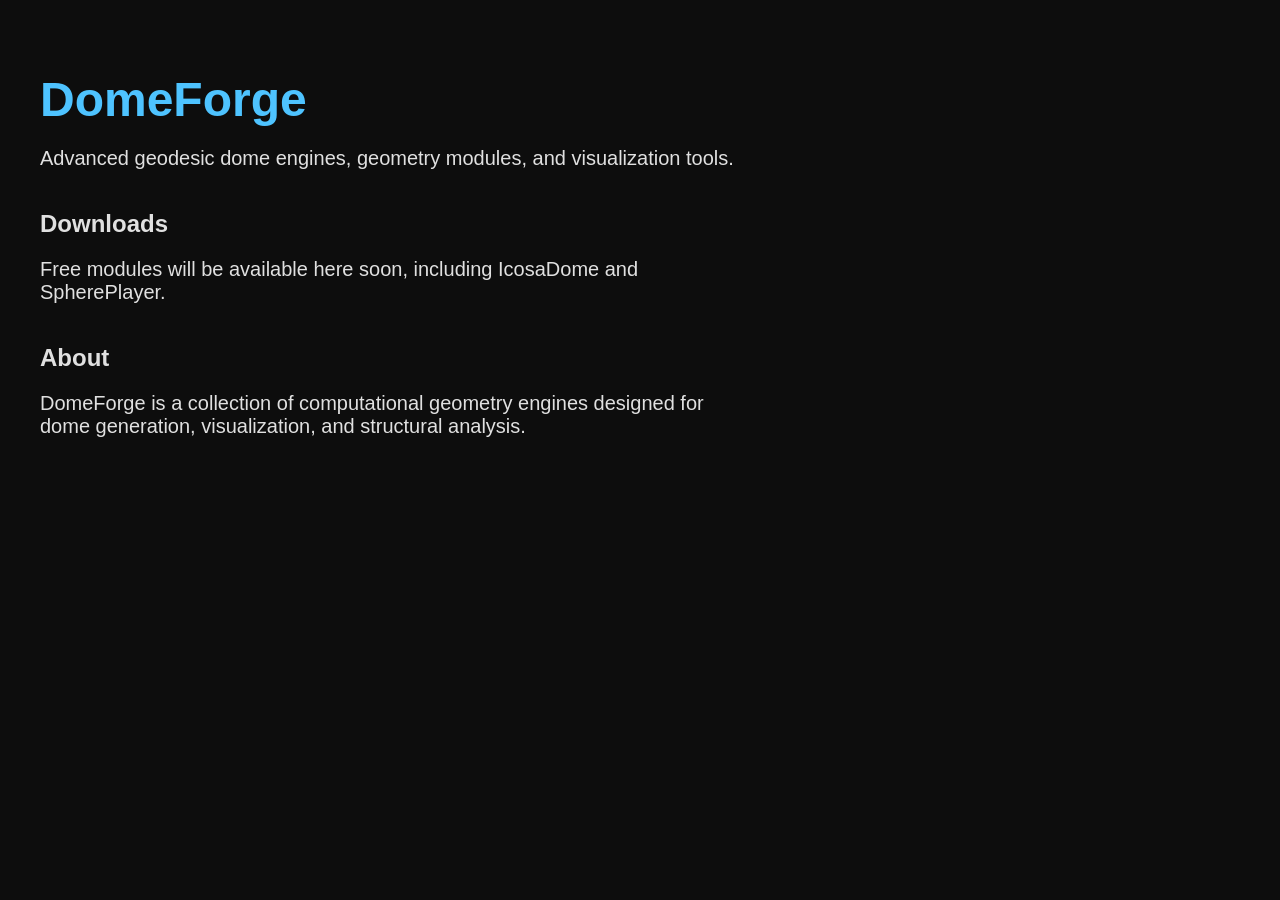
==== index.html @ 40c8c6a7 "Create index.html" ====
<!DOCTYPE html>
<html lang="en">
<head>
    <meta charset="UTF-8">
    <title>DomeForge</title>
    <style>
        body {
            background: #0d0d0d;
            color: #e0e0e0;
            font-family: Arial, sans-serif;
            margin: 0;
            padding: 40px;
        }
        h1 {
            font-size: 48px;
            margin-bottom: 10px;
            color: #4ec3ff;
        }
        p {
            font-size: 20px;
            max-width: 700px;
        }
        .section {
            margin-top: 40px;
        }
        a {
            color: #4ec3ff;
        }
    </style>
</head>
<body>
    <h1>DomeForge</h1>
    <p>Advanced geodesic dome engines, geometry modules, and visualization tools.</p>

    <div class="section">
        <h2>Downloads</h2>
        <p>Free modules will be available here soon, including IcosaDome and SpherePlayer.</p>
    </div>

    <div class="section">
        <h2>About</h2>
        <p>DomeForge is a collection of computational geometry engines designed for dome generation, visualization, and structural analysis.</p>
    </div>
</body>
</html>
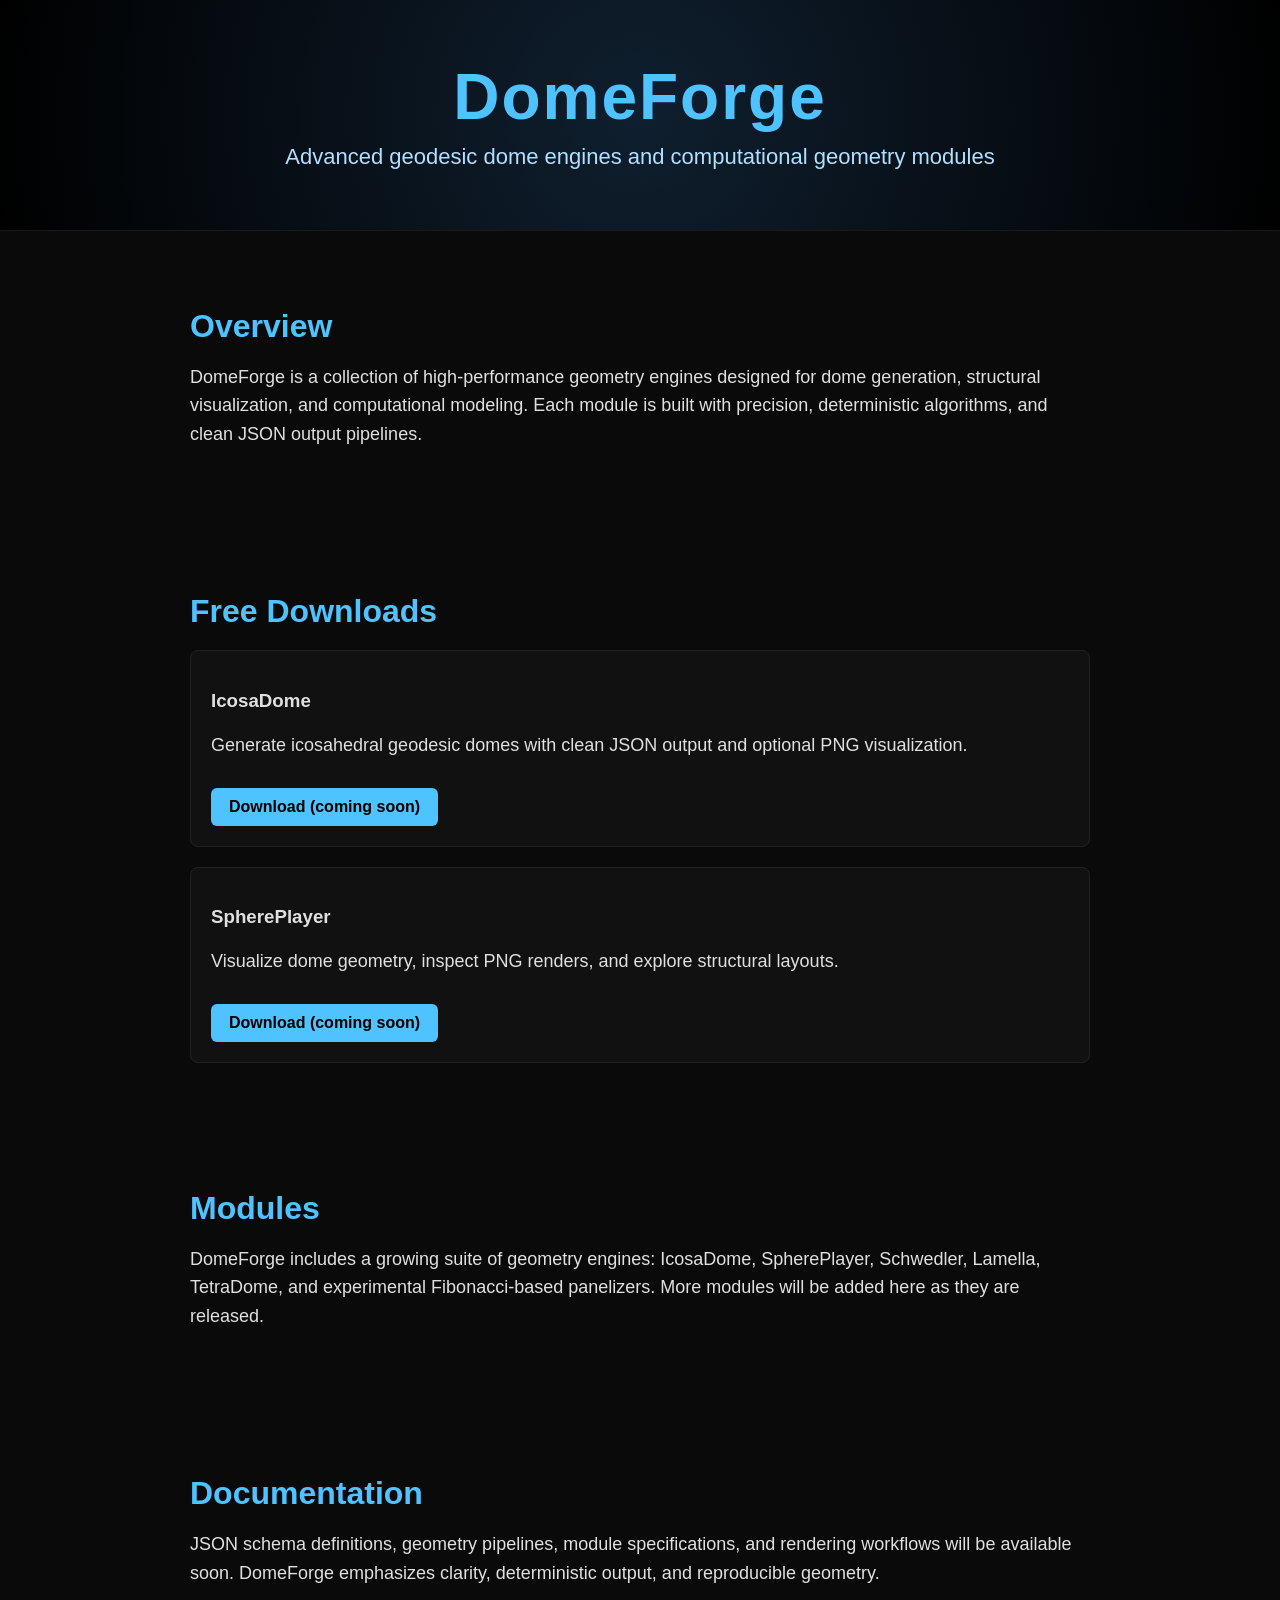
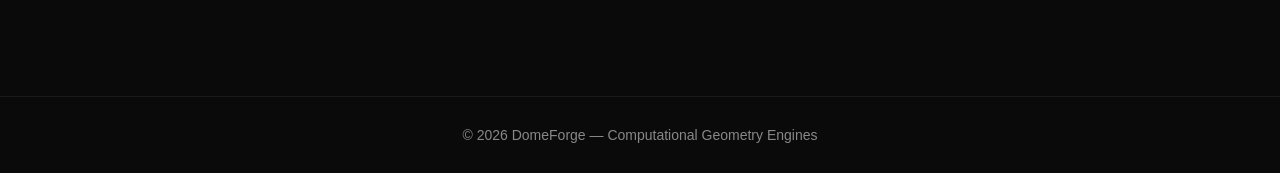
==== commit 78a69454: "Update index.html" ====
--- a/index.html
+++ b/index.html
@@ -3,43 +3,139 @@
 <head>
     <meta charset="UTF-8">
     <title>DomeForge</title>
+    <meta name="viewport" content="width=device-width, initial-scale=1">
+
     <style>
         body {
-            background: #0d0d0d;
+            margin: 0;
+            background: #0a0a0a;
             color: #e0e0e0;
             font-family: Arial, sans-serif;
+        }
+
+        header {
+            padding: 60px 40px;
+            text-align: center;
+            background: radial-gradient(circle at center, #0f1f2f, #000000);
+            border-bottom: 1px solid #1a1a1a;
+        }
+
+        h1 {
+            font-size: 64px;
             margin: 0;
-            padding: 40px;
+            color: #4ec3ff;
+            letter-spacing: 2px;
         }
-        h1 {
-            font-size: 48px;
+
+        .tagline {
+            font-size: 22px;
+            margin-top: 10px;
+            color: #b0dfff;
+        }
+
+        .section {
+            padding: 50px 40px;
+            max-width: 900px;
+            margin: auto;
+        }
+
+        h2 {
+            color: #4ec3ff;
+            font-size: 32px;
             margin-bottom: 10px;
-            color: #4ec3ff;
         }
+
         p {
-            font-size: 20px;
-            max-width: 700px;
+            font-size: 18px;
+            line-height: 1.6;
         }
-        .section {
+
+        .download-box {
+            background: #111;
+            border: 1px solid #222;
+            padding: 20px;
+            margin-top: 20px;
+            border-radius: 8px;
+        }
+
+        .download-box a {
+            display: inline-block;
+            margin-top: 10px;
+            padding: 10px 18px;
+            background: #4ec3ff;
+            color: #000;
+            text-decoration: none;
+            border-radius: 6px;
+            font-weight: bold;
+        }
+
+        .download-box a:hover {
+            background: #82d8ff;
+        }
+
+        footer {
+            text-align: center;
+            padding: 30px;
             margin-top: 40px;
-        }
-        a {
-            color: #4ec3ff;
+            border-top: 1px solid #1a1a1a;
+            color: #888;
+            font-size: 14px;
         }
     </style>
 </head>
+
 <body>
+
+<header>
     <h1>DomeForge</h1>
-    <p>Advanced geodesic dome engines, geometry modules, and visualization tools.</p>
+    <div class="tagline">Advanced geodesic dome engines and computational geometry modules</div>
+</header>
 
-    <div class="section">
-        <h2>Downloads</h2>
-        <p>Free modules will be available here soon, including IcosaDome and SpherePlayer.</p>
+<div class="section">
+    <h2>Overview</h2>
+    <p>
+        DomeForge is a collection of high‑performance geometry engines designed for dome generation,
+        structural visualization, and computational modeling. Each module is built with precision,
+        deterministic algorithms, and clean JSON output pipelines.
+    </p>
+</div>
+
+<div class="section">
+    <h2>Free Downloads</h2>
+
+    <div class="download-box">
+        <h3>IcosaDome</h3>
+        <p>Generate icosahedral geodesic domes with clean JSON output and optional PNG visualization.</p>
+        <a href="#">Download (coming soon)</a>
     </div>
 
-    <div class="section">
-        <h2>About</h2>
-        <p>DomeForge is a collection of computational geometry engines designed for dome generation, visualization, and structural analysis.</p>
+    <div class="download-box">
+        <h3>SpherePlayer</h3>
+        <p>Visualize dome geometry, inspect PNG renders, and explore structural layouts.</p>
+        <a href="#">Download (coming soon)</a>
     </div>
+</div>
+
+<div class="section">
+    <h2>Modules</h2>
+    <p>
+        DomeForge includes a growing suite of geometry engines:
+        IcosaDome, SpherePlayer, Schwedler, Lamella, TetraDome, and experimental Fibonacci‑based panelizers.
+        More modules will be added here as they are released.
+    </p>
+</div>
+
+<div class="section">
+    <h2>Documentation</h2>
+    <p>
+        JSON schema definitions, geometry pipelines, module specifications, and rendering workflows
+        will be available soon. DomeForge emphasizes clarity, deterministic output, and reproducible geometry.
+    </p>
+</div>
+
+<footer>
+    © 2026 DomeForge — Computational Geometry Engines
+</footer>
+
 </body>
 </html>
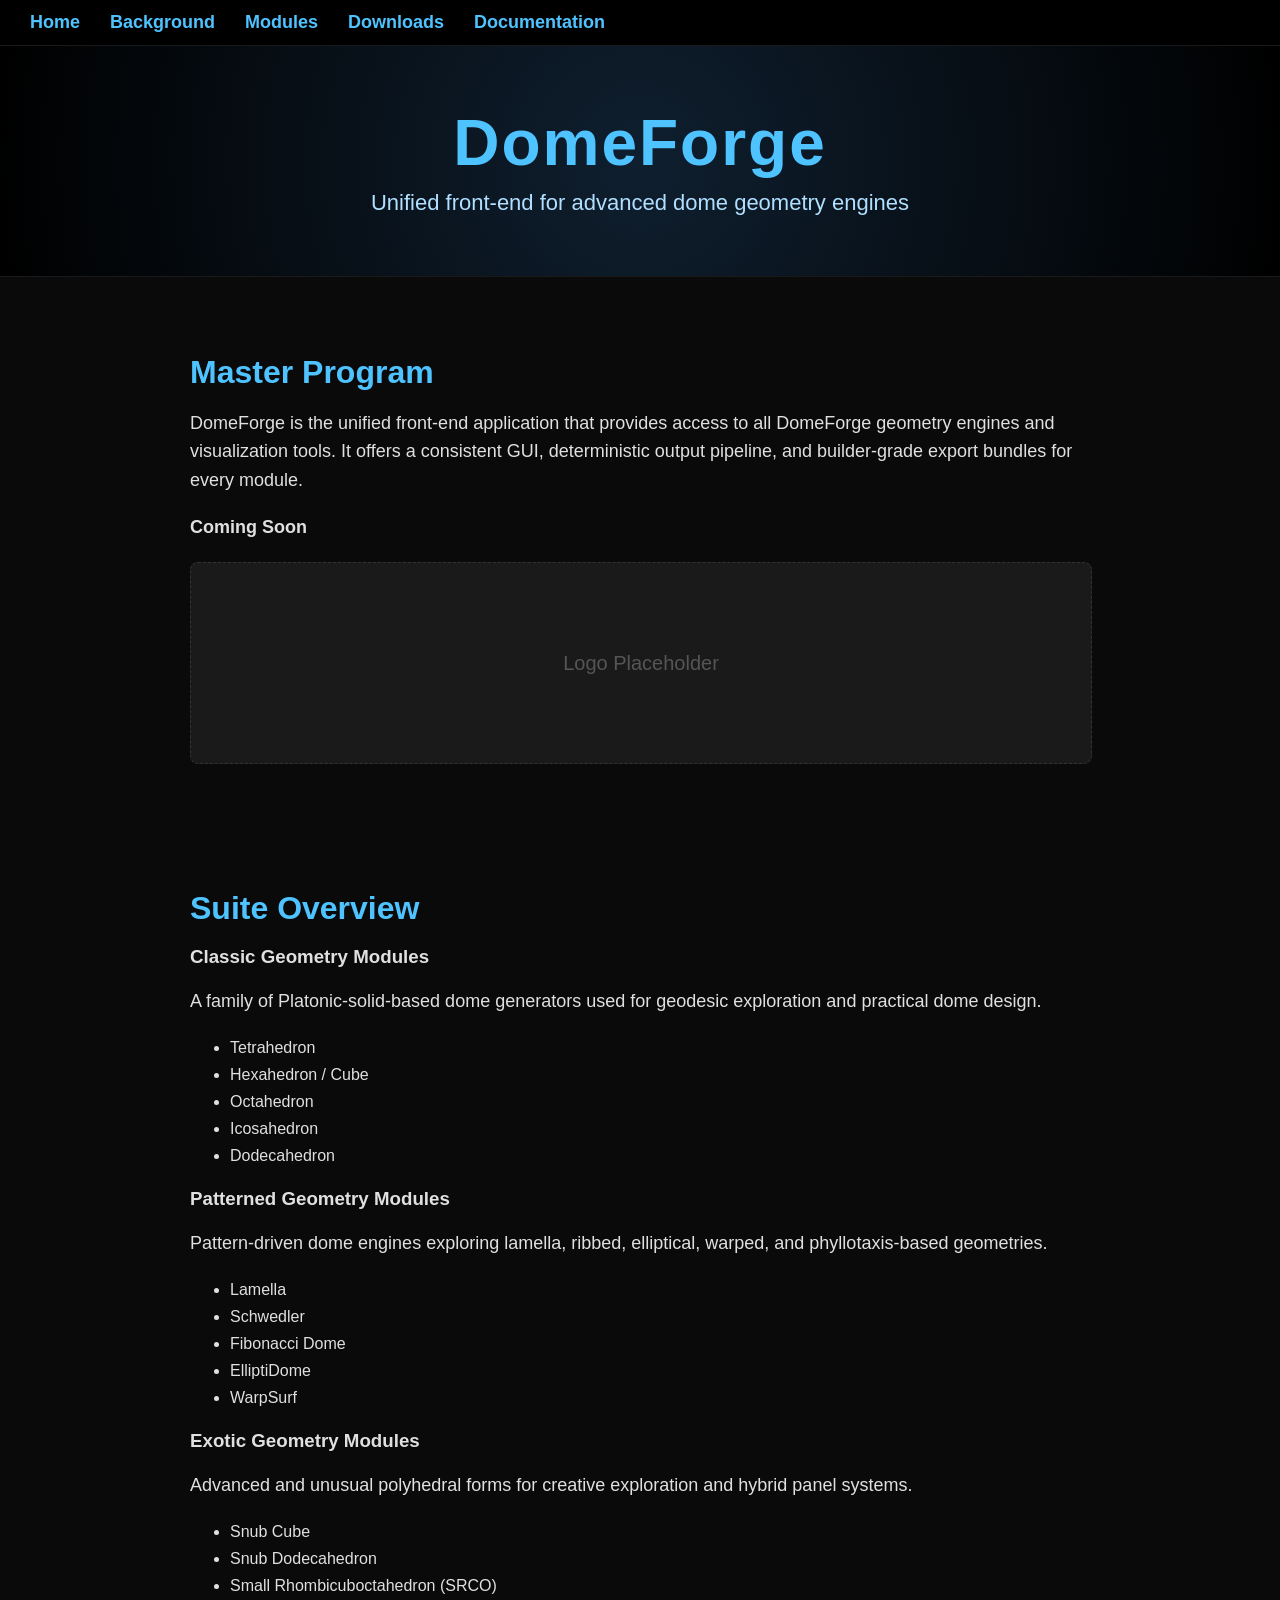
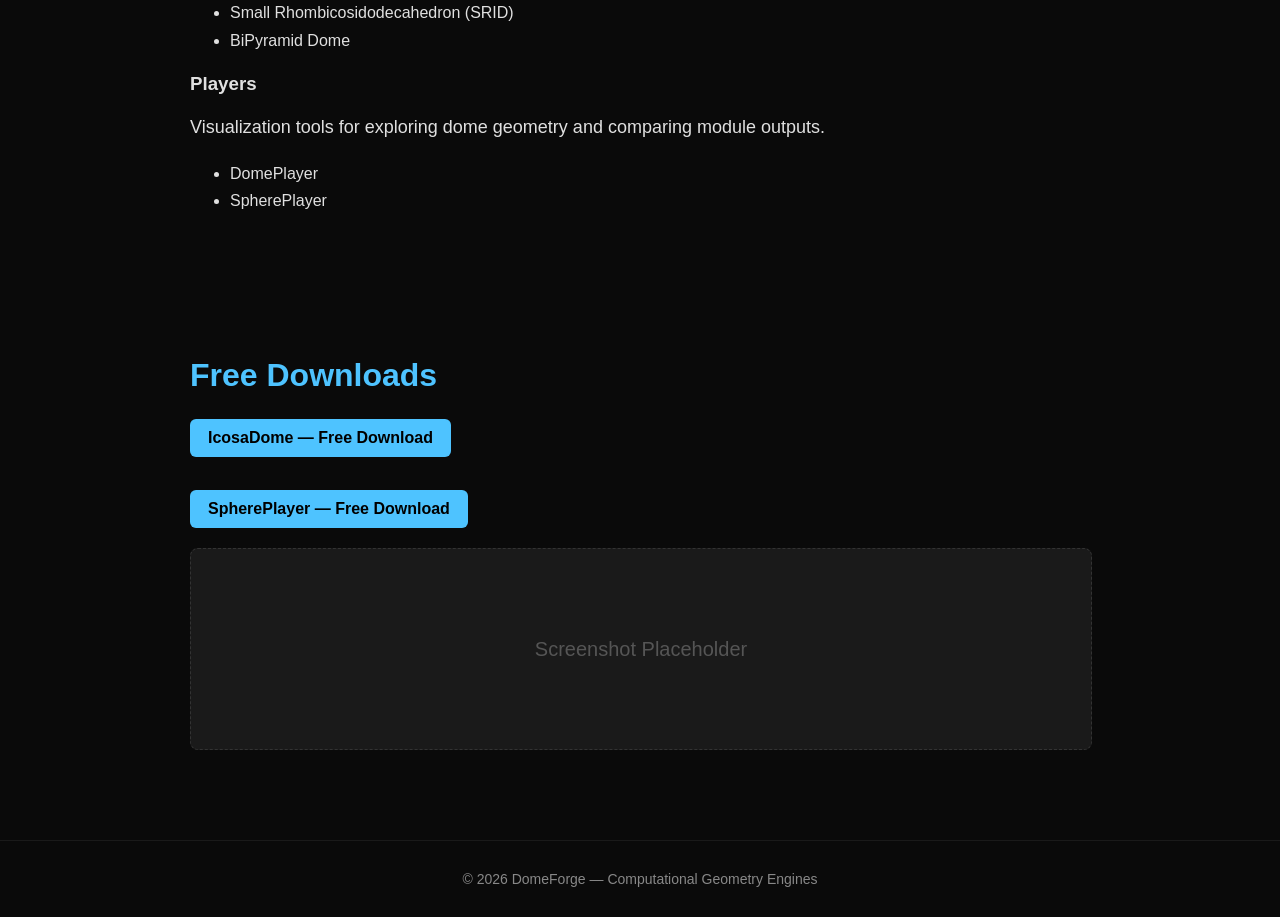
==== commit 39ae9646: "Update index.html" ====
--- a/index.html
+++ b/index.html
@@ -11,6 +11,26 @@
             background: #0a0a0a;
             color: #e0e0e0;
             font-family: Arial, sans-serif;
+        }
+
+        /* Navigation Bar */
+        nav {
+            background: #000;
+            border-bottom: 1px solid #1a1a1a;
+            padding: 12px 30px;
+            display: flex;
+            gap: 30px;
+            font-size: 18px;
+        }
+
+        nav a {
+            color: #4ec3ff;
+            text-decoration: none;
+            font-weight: bold;
+        }
+
+        nav a:hover {
+            color: #82d8ff;
         }
 
         header {
@@ -50,17 +70,27 @@
             line-height: 1.6;
         }
 
-        .download-box {
-            background: #111;
-            border: 1px solid #222;
-            padding: 20px;
-            margin-top: 20px;
-            border-radius: 8px;
+        ul {
+            margin-top: 10px;
+            line-height: 1.7;
         }
 
-        .download-box a {
+        .placeholder {
+            width: 100%;
+            height: 200px;
+            background: #1a1a1a;
+            border: 1px dashed #333;
+            border-radius: 8px;
+            margin-top: 20px;
+            text-align: center;
+            line-height: 200px;
+            color: #555;
+            font-size: 20px;
+        }
+
+        .download-link {
             display: inline-block;
-            margin-top: 10px;
+            margin-top: 15px;
             padding: 10px 18px;
             background: #4ec3ff;
             color: #000;
@@ -69,7 +99,7 @@
             font-weight: bold;
         }
 
-        .download-box a:hover {
+        .download-link:hover {
             background: #82d8ff;
         }
 
@@ -86,51 +116,79 @@
 
 <body>
 
+<!-- Navigation Bar -->
+<nav>
+    <a href="index.html">Home</a>
+    <a href="background.html">Background</a>
+    <a href="modules.html">Modules</a>
+    <a href="downloads.html">Downloads</a>
+    <a href="documentation.html">Documentation</a>
+</nav>
+
 <header>
     <h1>DomeForge</h1>
-    <div class="tagline">Advanced geodesic dome engines and computational geometry modules</div>
+    <div class="tagline">Unified front‑end for advanced dome geometry engines</div>
 </header>
 
 <div class="section">
-    <h2>Overview</h2>
+    <h2>Master Program</h2>
     <p>
-        DomeForge is a collection of high‑performance geometry engines designed for dome generation,
-        structural visualization, and computational modeling. Each module is built with precision,
-        deterministic algorithms, and clean JSON output pipelines.
+        DomeForge is the unified front‑end application that provides access to all DomeForge geometry engines 
+        and visualization tools. It offers a consistent GUI, deterministic output pipeline, and builder‑grade 
+        export bundles for every module.
     </p>
+    <p><strong>Coming Soon</strong></p>
+
+    <div class="placeholder">Logo Placeholder</div>
+</div>
+
+<div class="section">
+    <h2>Suite Overview</h2>
+
+    <h3>Classic Geometry Modules</h3>
+    <p>A family of Platonic‑solid‑based dome generators used for geodesic exploration and practical dome design.</p>
+    <ul>
+        <li>Tetrahedron</li>
+        <li>Hexahedron / Cube</li>
+        <li>Octahedron</li>
+        <li>Icosahedron</li>
+        <li>Dodecahedron</li>
+    </ul>
+
+    <h3>Patterned Geometry Modules</h3>
+    <p>Pattern‑driven dome engines exploring lamella, ribbed, elliptical, warped, and phyllotaxis‑based geometries.</p>
+    <ul>
+        <li>Lamella</li>
+        <li>Schwedler</li>
+        <li>Fibonacci Dome</li>
+        <li>ElliptiDome</li>
+        <li>WarpSurf</li>
+    </ul>
+
+    <h3>Exotic Geometry Modules</h3>
+    <p>Advanced and unusual polyhedral forms for creative exploration and hybrid panel systems.</p>
+    <ul>
+        <li>Snub Cube</li>
+        <li>Snub Dodecahedron</li>
+        <li>Small Rhombicuboctahedron (SRCO)</li>
+        <li>Small Rhombicosidodecahedron (SRID)</li>
+        <li>BiPyramid Dome</li>
+    </ul>
+
+    <h3>Players</h3>
+    <p>Visualization tools for exploring dome geometry and comparing module outputs.</p>
+    <ul>
+        <li>DomePlayer</li>
+        <li>SpherePlayer</li>
+    </ul>
 </div>
 
 <div class="section">
     <h2>Free Downloads</h2>
+    <a class="download-link" href="downloads.html">IcosaDome — Free Download</a><br><br>
+    <a class="download-link" href="downloads.html">SpherePlayer — Free Download</a>
 
-    <div class="download-box">
-        <h3>IcosaDome</h3>
-        <p>Generate icosahedral geodesic domes with clean JSON output and optional PNG visualization.</p>
-        <a href="#">Download (coming soon)</a>
-    </div>
-
-    <div class="download-box">
-        <h3>SpherePlayer</h3>
-        <p>Visualize dome geometry, inspect PNG renders, and explore structural layouts.</p>
-        <a href="#">Download (coming soon)</a>
-    </div>
-</div>
-
-<div class="section">
-    <h2>Modules</h2>
-    <p>
-        DomeForge includes a growing suite of geometry engines:
-        IcosaDome, SpherePlayer, Schwedler, Lamella, TetraDome, and experimental Fibonacci‑based panelizers.
-        More modules will be added here as they are released.
-    </p>
-</div>
-
-<div class="section">
-    <h2>Documentation</h2>
-    <p>
-        JSON schema definitions, geometry pipelines, module specifications, and rendering workflows
-        will be available soon. DomeForge emphasizes clarity, deterministic output, and reproducible geometry.
-    </p>
+    <div class="placeholder">Screenshot Placeholder</div>
 </div>
 
 <footer>
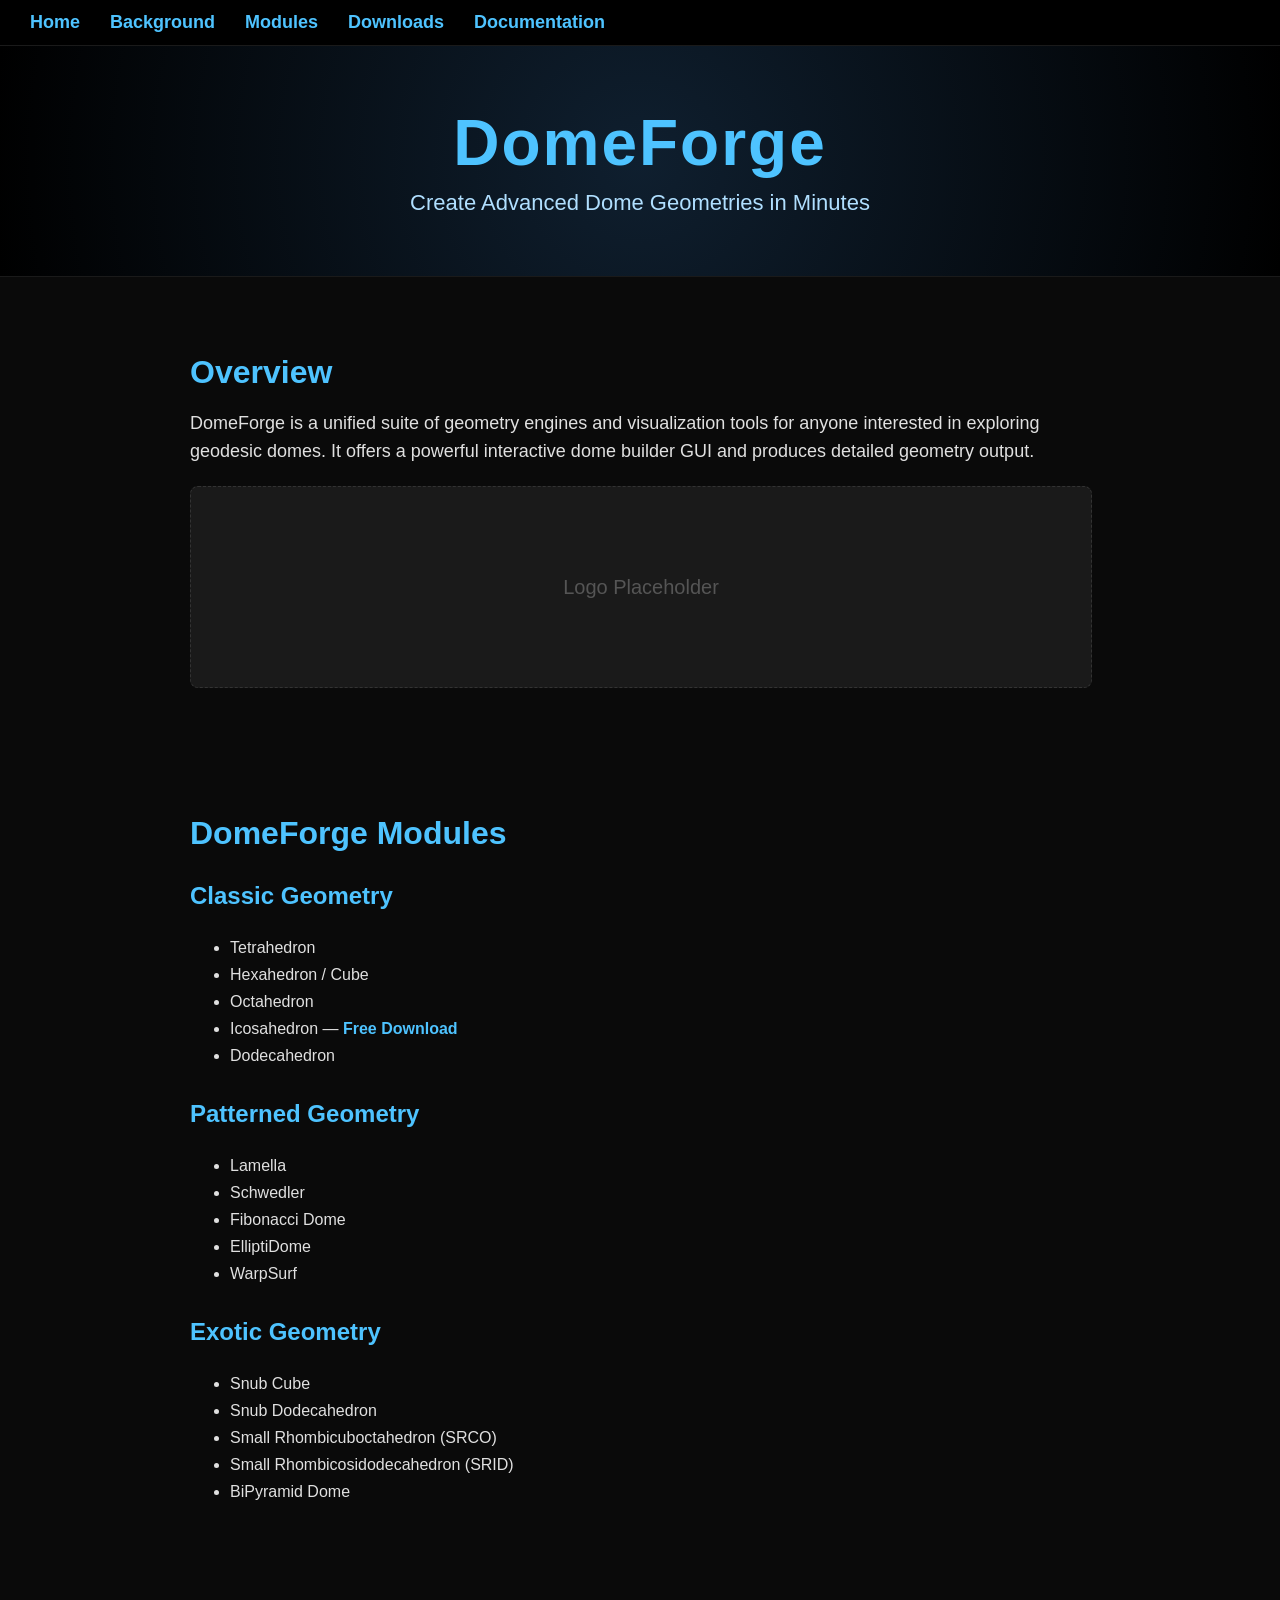
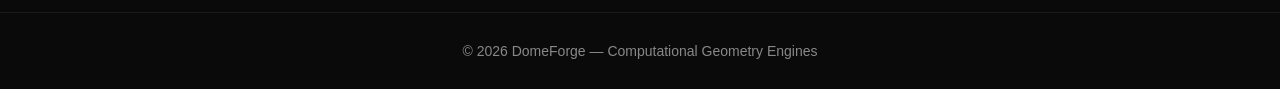
==== commit 81194a9a: "Update index.html" ====
--- a/index.html
+++ b/index.html
@@ -13,7 +13,6 @@
             font-family: Arial, sans-serif;
         }
 
-        /* Navigation Bar */
         nav {
             background: #000;
             border-bottom: 1px solid #1a1a1a;
@@ -65,6 +64,12 @@
             margin-bottom: 10px;
         }
 
+        h3 {
+            color: #4ec3ff;
+            font-size: 24px;
+            margin-top: 30px;
+        }
+
         p {
             font-size: 18px;
             line-height: 1.6;
@@ -89,18 +94,13 @@
         }
 
         .download-link {
-            display: inline-block;
-            margin-top: 15px;
-            padding: 10px 18px;
-            background: #4ec3ff;
-            color: #000;
+            color: #4ec3ff;
+            font-weight: bold;
             text-decoration: none;
-            border-radius: 6px;
-            font-weight: bold;
         }
 
         .download-link:hover {
-            background: #82d8ff;
+            color: #82d8ff;
         }
 
         footer {
@@ -116,7 +116,6 @@
 
 <body>
 
-<!-- Navigation Bar -->
 <nav>
     <a href="index.html">Home</a>
     <a href="background.html">Background</a>
@@ -127,36 +126,33 @@
 
 <header>
     <h1>DomeForge</h1>
-    <div class="tagline">Unified front‑end for advanced dome geometry engines</div>
+    <div class="tagline">Create Advanced Dome Geometries in Minutes</div>
 </header>
 
 <div class="section">
-    <h2>Master Program</h2>
+    <h2>Overview</h2>
     <p>
-        DomeForge is the unified front‑end application that provides access to all DomeForge geometry engines 
-        and visualization tools. It offers a consistent GUI, deterministic output pipeline, and builder‑grade 
-        export bundles for every module.
+        DomeForge is a unified suite of geometry engines and visualization tools for anyone interested 
+        in exploring geodesic domes. It offers a powerful interactive dome builder GUI and produces 
+        detailed geometry output.
     </p>
-    <p><strong>Coming Soon</strong></p>
 
     <div class="placeholder">Logo Placeholder</div>
 </div>
 
 <div class="section">
-    <h2>Suite Overview</h2>
+    <h2>DomeForge Modules</h2>
 
-    <h3>Classic Geometry Modules</h3>
-    <p>A family of Platonic‑solid‑based dome generators used for geodesic exploration and practical dome design.</p>
+    <h3>Classic Geometry</h3>
     <ul>
         <li>Tetrahedron</li>
         <li>Hexahedron / Cube</li>
         <li>Octahedron</li>
-        <li>Icosahedron</li>
+        <li>Icosahedron — <a class="download-link" href="downloads.html">Free Download</a></li>
         <li>Dodecahedron</li>
     </ul>
 
-    <h3>Patterned Geometry Modules</h3>
-    <p>Pattern‑driven dome engines exploring lamella, ribbed, elliptical, warped, and phyllotaxis‑based geometries.</p>
+    <h3>Patterned Geometry</h3>
     <ul>
         <li>Lamella</li>
         <li>Schwedler</li>
@@ -165,8 +161,7 @@
         <li>WarpSurf</li>
     </ul>
 
-    <h3>Exotic Geometry Modules</h3>
-    <p>Advanced and unusual polyhedral forms for creative exploration and hybrid panel systems.</p>
+    <h3>Exotic Geometry</h3>
     <ul>
         <li>Snub Cube</li>
         <li>Snub Dodecahedron</li>
@@ -174,21 +169,6 @@
         <li>Small Rhombicosidodecahedron (SRID)</li>
         <li>BiPyramid Dome</li>
     </ul>
-
-    <h3>Players</h3>
-    <p>Visualization tools for exploring dome geometry and comparing module outputs.</p>
-    <ul>
-        <li>DomePlayer</li>
-        <li>SpherePlayer</li>
-    </ul>
-</div>
-
-<div class="section">
-    <h2>Free Downloads</h2>
-    <a class="download-link" href="downloads.html">IcosaDome — Free Download</a><br><br>
-    <a class="download-link" href="downloads.html">SpherePlayer — Free Download</a>
-
-    <div class="placeholder">Screenshot Placeholder</div>
 </div>
 
 <footer>
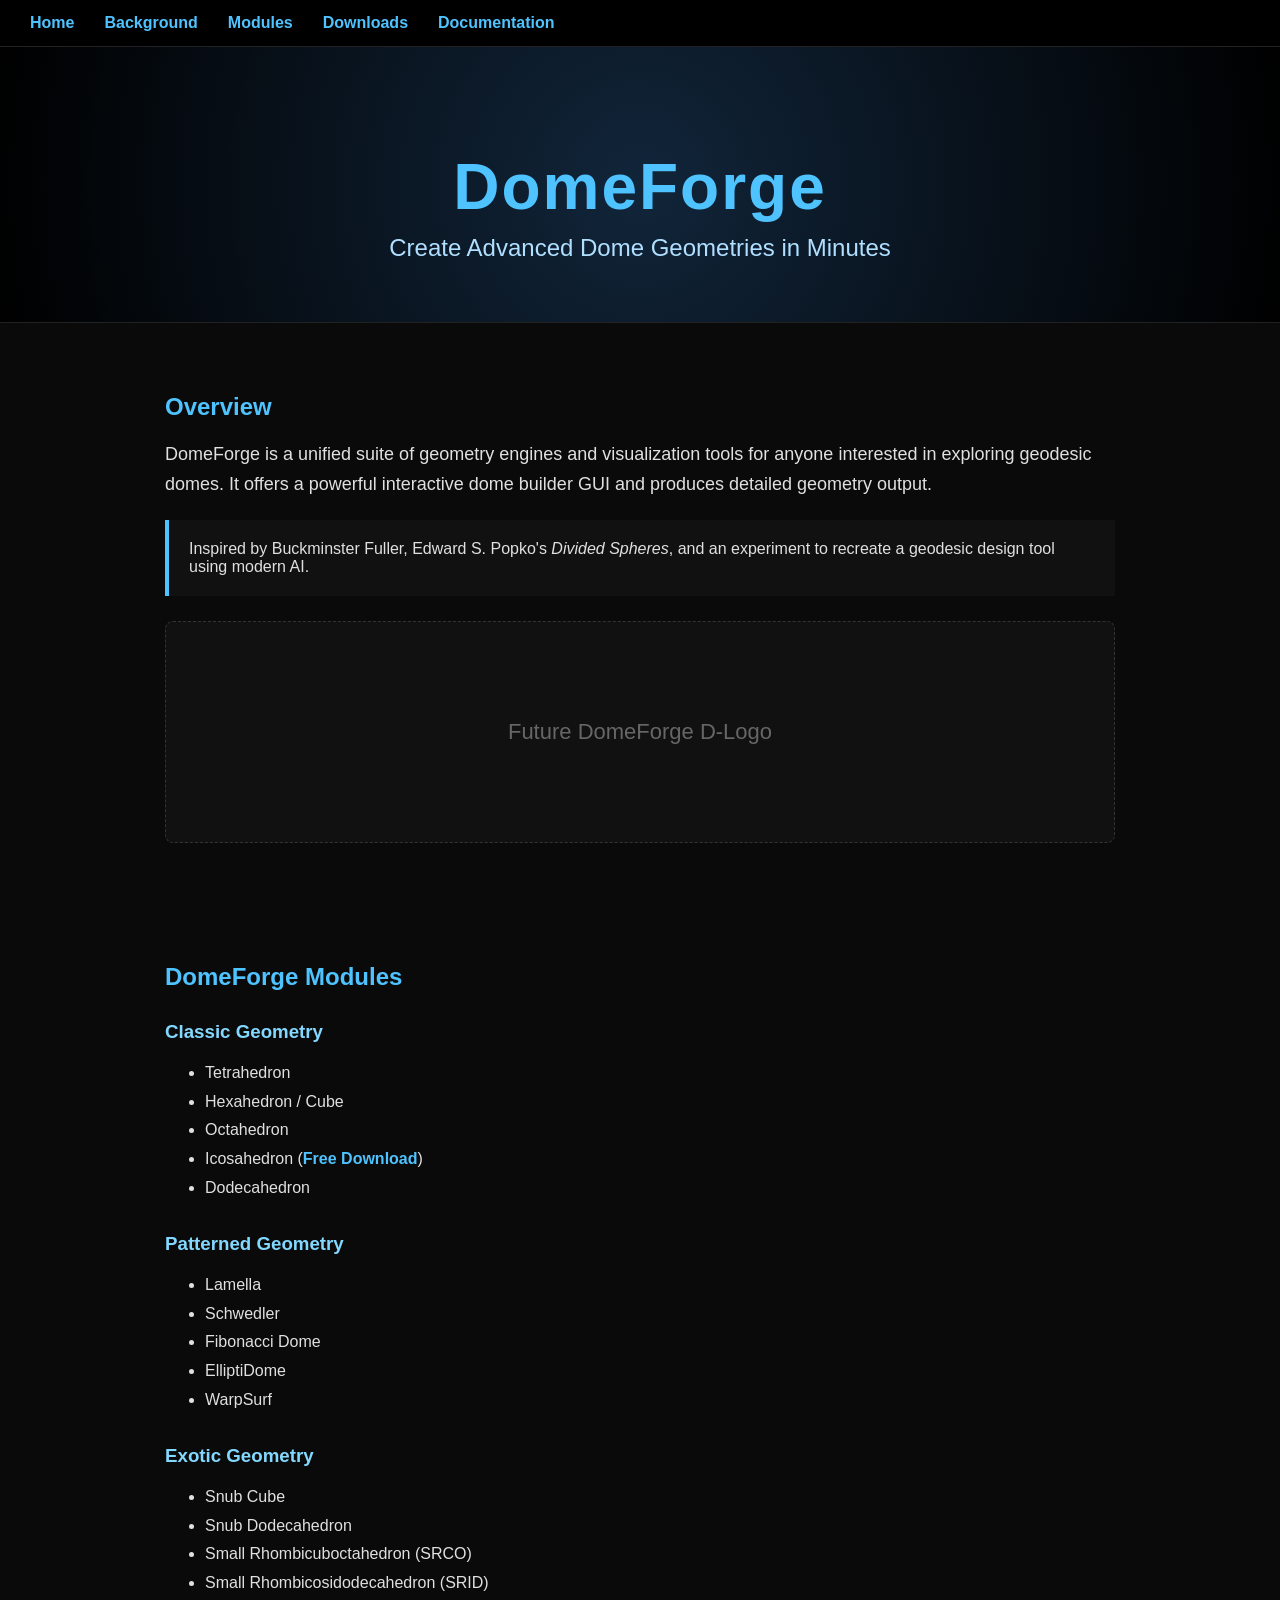
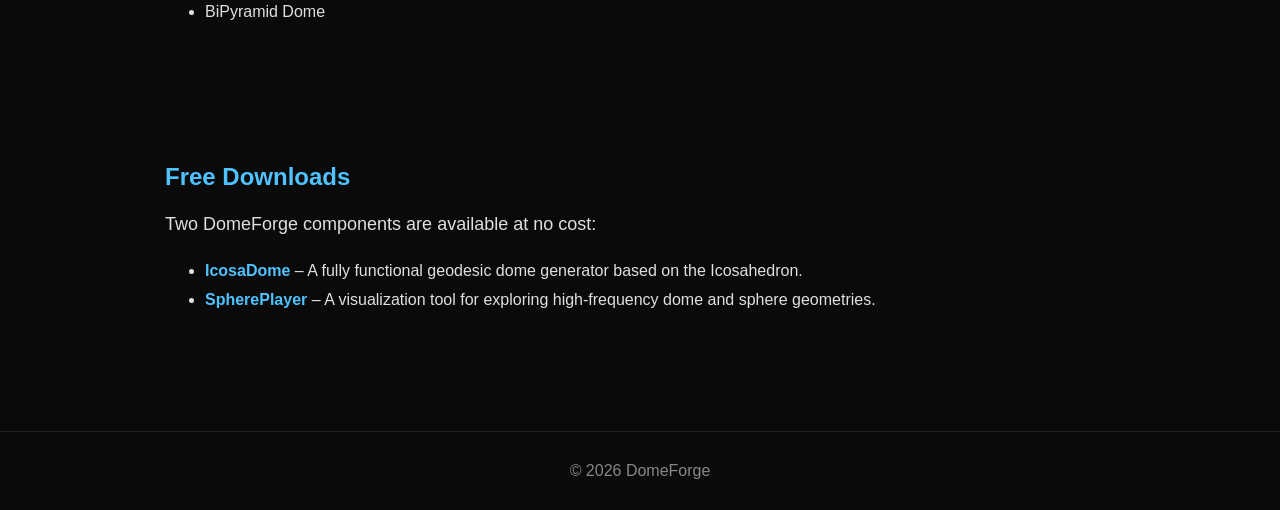
==== commit 46289058: "Update index.html" ====
--- a/index.html
+++ b/index.html
@@ -1,117 +1,122 @@
 <!DOCTYPE html>
 <html lang="en">
 <head>
-    <meta charset="UTF-8">
-    <title>DomeForge</title>
-    <meta name="viewport" content="width=device-width, initial-scale=1">
-
-    <style>
-        body {
-            margin: 0;
-            background: #0a0a0a;
-            color: #e0e0e0;
-            font-family: Arial, sans-serif;
-        }
-
-        nav {
-            background: #000;
-            border-bottom: 1px solid #1a1a1a;
-            padding: 12px 30px;
-            display: flex;
-            gap: 30px;
-            font-size: 18px;
-        }
-
-        nav a {
-            color: #4ec3ff;
-            text-decoration: none;
-            font-weight: bold;
-        }
-
-        nav a:hover {
-            color: #82d8ff;
-        }
-
-        header {
-            padding: 60px 40px;
-            text-align: center;
-            background: radial-gradient(circle at center, #0f1f2f, #000000);
-            border-bottom: 1px solid #1a1a1a;
-        }
-
-        h1 {
-            font-size: 64px;
-            margin: 0;
-            color: #4ec3ff;
-            letter-spacing: 2px;
-        }
-
-        .tagline {
-            font-size: 22px;
-            margin-top: 10px;
-            color: #b0dfff;
-        }
-
-        .section {
-            padding: 50px 40px;
-            max-width: 900px;
-            margin: auto;
-        }
-
-        h2 {
-            color: #4ec3ff;
-            font-size: 32px;
-            margin-bottom: 10px;
-        }
-
-        h3 {
-            color: #4ec3ff;
-            font-size: 24px;
-            margin-top: 30px;
-        }
-
-        p {
-            font-size: 18px;
-            line-height: 1.6;
-        }
-
-        ul {
-            margin-top: 10px;
-            line-height: 1.7;
-        }
-
-        .placeholder {
-            width: 100%;
-            height: 200px;
-            background: #1a1a1a;
-            border: 1px dashed #333;
-            border-radius: 8px;
-            margin-top: 20px;
-            text-align: center;
-            line-height: 200px;
-            color: #555;
-            font-size: 20px;
-        }
-
-        .download-link {
-            color: #4ec3ff;
-            font-weight: bold;
-            text-decoration: none;
-        }
-
-        .download-link:hover {
-            color: #82d8ff;
-        }
-
-        footer {
-            text-align: center;
-            padding: 30px;
-            margin-top: 40px;
-            border-top: 1px solid #1a1a1a;
-            color: #888;
-            font-size: 14px;
-        }
-    </style>
+<meta charset="UTF-8">
+<meta name="viewport" content="width=device-width, initial-scale=1">
+
+<title>DomeForge</title>
+
+<style>
+
+body {
+    margin: 0;
+    background: #0a0a0a;
+    color: #e0e0e0;
+    font-family: Arial, Helvetica, sans-serif;
+}
+
+nav {
+    background: #000;
+    border-bottom: 1px solid #222;
+    padding: 14px 30px;
+    display: flex;
+    gap: 30px;
+}
+
+nav a {
+    color: #4ec3ff;
+    text-decoration: none;
+    font-weight: bold;
+}
+
+nav a:hover {
+    color: #82d8ff;
+}
+
+header {
+    text-align: center;
+    padding: 60px 30px;
+    background: radial-gradient(circle at center, #11253a, #000000);
+    border-bottom: 1px solid #222;
+}
+
+h1 {
+    font-size: 64px;
+    margin-bottom: 10px;
+    color: #4ec3ff;
+    letter-spacing: 2px;
+}
+
+.tagline {
+    font-size: 24px;
+    color: #b0dfff;
+}
+
+.section {
+    max-width: 950px;
+    margin: auto;
+    padding: 50px 35px;
+}
+
+h2 {
+    color: #4ec3ff;
+    margin-bottom: 15px;
+}
+
+h3 {
+    color: #82d8ff;
+    margin-top: 30px;
+    margin-bottom: 10px;
+}
+
+p {
+    line-height: 1.7;
+    font-size: 18px;
+}
+
+ul {
+    line-height: 1.8;
+}
+
+.logo-box {
+    margin-top: 25px;
+    height: 220px;
+    border: 1px dashed #333;
+    border-radius: 8px;
+    display: flex;
+    align-items: center;
+    justify-content: center;
+    color: #666;
+    background: #111;
+    font-size: 22px;
+}
+
+.highlight {
+    margin-top: 20px;
+    padding: 20px;
+    border-left: 4px solid #4ec3ff;
+    background: #111;
+}
+
+.download-link {
+    color: #4ec3ff;
+    font-weight: bold;
+    text-decoration: none;
+}
+
+.download-link:hover {
+    color: #82d8ff;
+}
+
+footer {
+    margin-top: 50px;
+    padding: 30px;
+    text-align: center;
+    border-top: 1px solid #222;
+    color: #888;
+}
+
+</style>
 </head>
 
 <body>
@@ -125,34 +130,49 @@
 </nav>
 
 <header>
+
     <h1>DomeForge</h1>
-    <div class="tagline">Create Advanced Dome Geometries in Minutes</div>
+
+    <div class="tagline">
+        Create Advanced Dome Geometries in Minutes
+    </div>
+
 </header>
 
 <div class="section">
+
     <h2>Overview</h2>
+
     <p>
-        DomeForge is a unified suite of geometry engines and visualization tools for anyone interested 
-        in exploring geodesic domes. It offers a powerful interactive dome builder GUI and produces 
-        detailed geometry output.
+        DomeForge is a unified suite of geometry engines and visualization tools for anyone interested in exploring geodesic domes. It offers a powerful interactive dome builder GUI and produces detailed geometry output.
     </p>
 
-    <div class="placeholder">Logo Placeholder</div>
+    <div class="highlight">
+        Inspired by Buckminster Fuller, Edward S. Popko's <em>Divided Spheres</em>, and an experiment to recreate a geodesic design tool using modern AI.
+    </div>
+
+    <div class="logo-box">
+        Future DomeForge D‑Logo
+    </div>
+
 </div>
 
 <div class="section">
+
     <h2>DomeForge Modules</h2>
 
     <h3>Classic Geometry</h3>
+
     <ul>
         <li>Tetrahedron</li>
         <li>Hexahedron / Cube</li>
         <li>Octahedron</li>
-        <li>Icosahedron — <a class="download-link" href="downloads.html">Free Download</a></li>
+        <li>Icosahedron (<a class="download-link" href="downloads.html">Free Download</a>)</li>
         <li>Dodecahedron</li>
     </ul>
 
     <h3>Patterned Geometry</h3>
+
     <ul>
         <li>Lamella</li>
         <li>Schwedler</li>
@@ -162,6 +182,7 @@
     </ul>
 
     <h3>Exotic Geometry</h3>
+
     <ul>
         <li>Snub Cube</li>
         <li>Snub Dodecahedron</li>
@@ -169,10 +190,28 @@
         <li>Small Rhombicosidodecahedron (SRID)</li>
         <li>BiPyramid Dome</li>
     </ul>
+
 </div>
 
+<div class="section">
+
+    <h2>Free Downloads</h2>
+
+    <p>
+        Two DomeForge components are available at no cost:
+    </p>
+
+    <ul>
+        <li><a class="download-link" href="downloads.html">IcosaDome</a> – A fully functional geodesic dome generator based on the Icosahedron.</li>
+        <li><a class="download-link" href="downloads.html">SpherePlayer</a> – A visualization tool for exploring high-frequency dome and sphere geometries.</li>
+    </ul>
+
+</div>
+
 <footer>
-    © 2026 DomeForge — Computational Geometry Engines
+
+    © 2026 DomeForge
+
 </footer>
 
 </body>
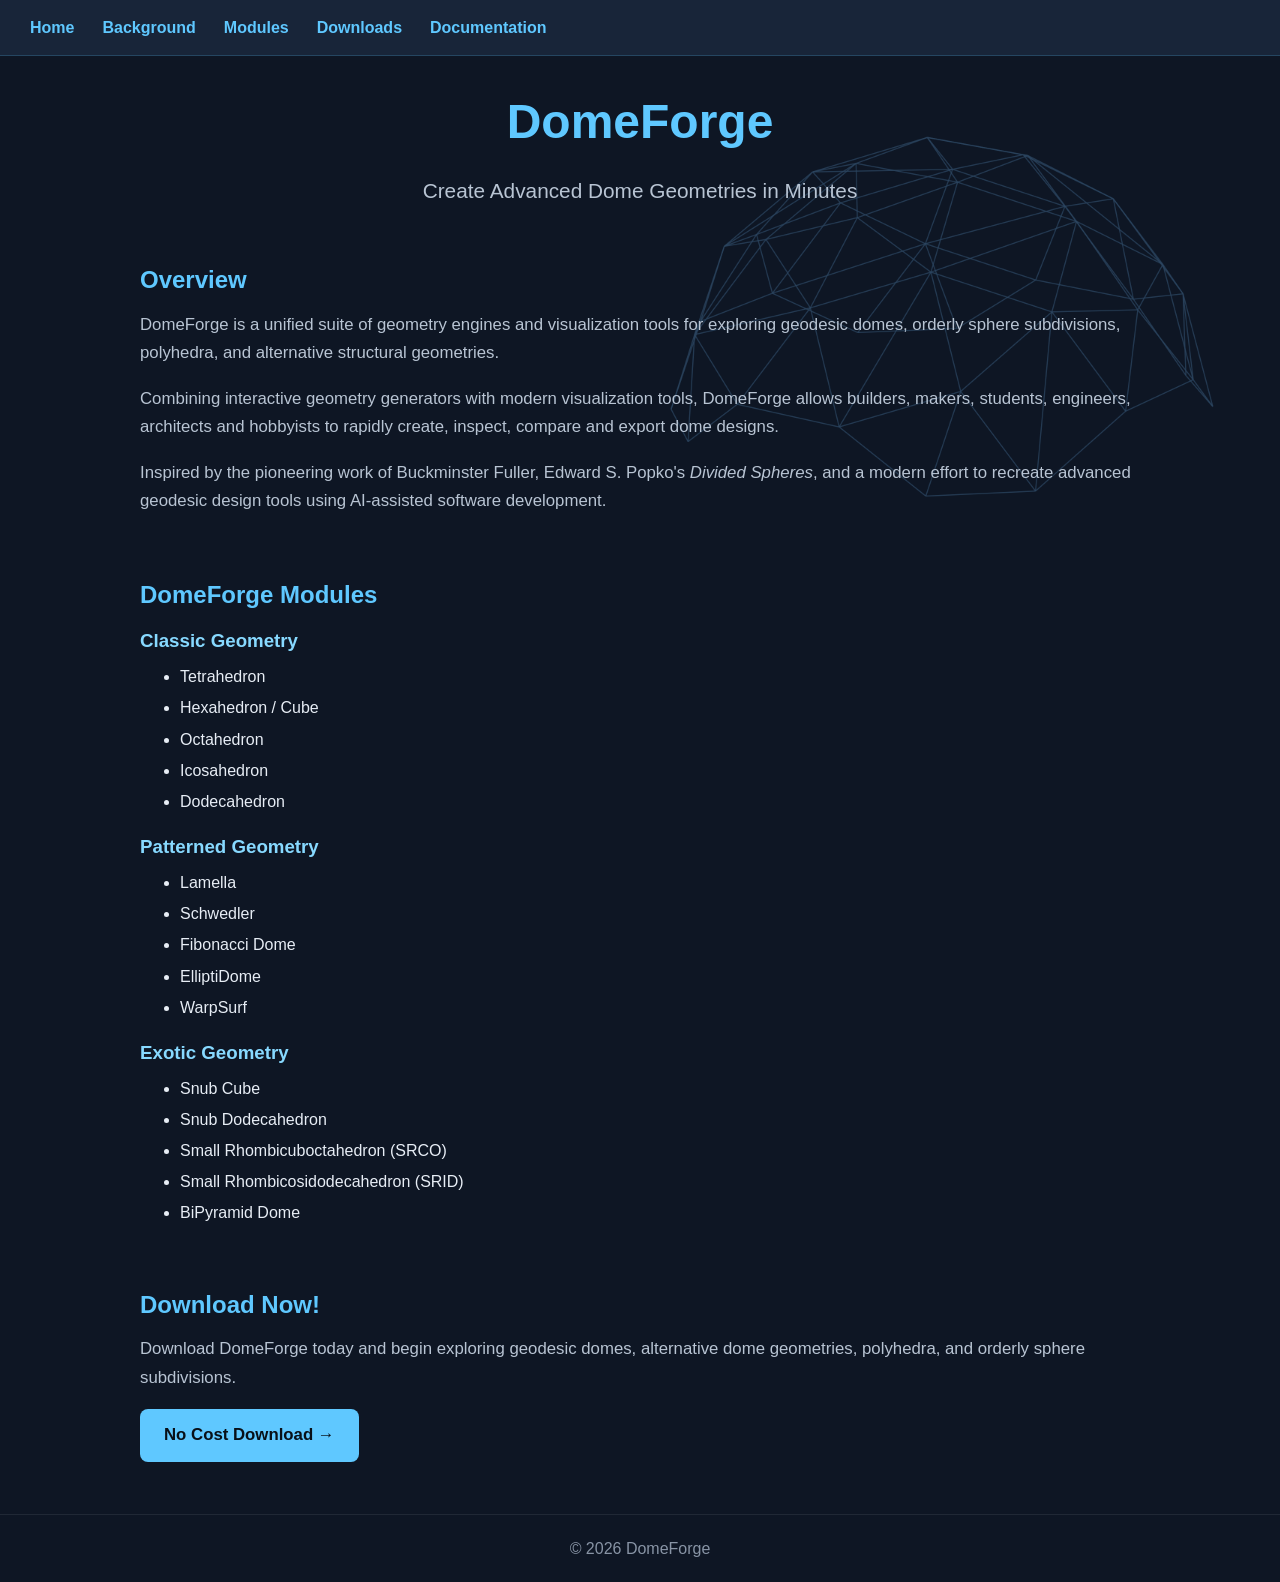
==== commit 3cee65eb: "Update index.html" ====
--- a/index.html
+++ b/index.html
@@ -1,122 +1,15 @@
 <!DOCTYPE html>
 <html lang="en">
+
 <head>
+
 <meta charset="UTF-8">
 <meta name="viewport" content="width=device-width, initial-scale=1">
 
 <title>DomeForge</title>
 
-<style>
+<link rel="stylesheet" href="domeforge.css">
 
-body {
-    margin: 0;
-    background: #0a0a0a;
-    color: #e0e0e0;
-    font-family: Arial, Helvetica, sans-serif;
-}
-
-nav {
-    background: #000;
-    border-bottom: 1px solid #222;
-    padding: 14px 30px;
-    display: flex;
-    gap: 30px;
-}
-
-nav a {
-    color: #4ec3ff;
-    text-decoration: none;
-    font-weight: bold;
-}
-
-nav a:hover {
-    color: #82d8ff;
-}
-
-header {
-    text-align: center;
-    padding: 60px 30px;
-    background: radial-gradient(circle at center, #11253a, #000000);
-    border-bottom: 1px solid #222;
-}
-
-h1 {
-    font-size: 64px;
-    margin-bottom: 10px;
-    color: #4ec3ff;
-    letter-spacing: 2px;
-}
-
-.tagline {
-    font-size: 24px;
-    color: #b0dfff;
-}
-
-.section {
-    max-width: 950px;
-    margin: auto;
-    padding: 50px 35px;
-}
-
-h2 {
-    color: #4ec3ff;
-    margin-bottom: 15px;
-}
-
-h3 {
-    color: #82d8ff;
-    margin-top: 30px;
-    margin-bottom: 10px;
-}
-
-p {
-    line-height: 1.7;
-    font-size: 18px;
-}
-
-ul {
-    line-height: 1.8;
-}
-
-.logo-box {
-    margin-top: 25px;
-    height: 220px;
-    border: 1px dashed #333;
-    border-radius: 8px;
-    display: flex;
-    align-items: center;
-    justify-content: center;
-    color: #666;
-    background: #111;
-    font-size: 22px;
-}
-
-.highlight {
-    margin-top: 20px;
-    padding: 20px;
-    border-left: 4px solid #4ec3ff;
-    background: #111;
-}
-
-.download-link {
-    color: #4ec3ff;
-    font-weight: bold;
-    text-decoration: none;
-}
-
-.download-link:hover {
-    color: #82d8ff;
-}
-
-footer {
-    margin-top: 50px;
-    padding: 30px;
-    text-align: center;
-    border-top: 1px solid #222;
-    color: #888;
-}
-
-</style>
 </head>
 
 <body>
@@ -144,16 +37,17 @@
     <h2>Overview</h2>
 
     <p>
-        DomeForge is a unified suite of geometry engines and visualization tools for anyone interested in exploring geodesic domes. It offers a powerful interactive dome builder GUI and produces detailed geometry output.
+        DomeForge is a unified suite of geometry engines and visualization tools for exploring geodesic domes, orderly sphere subdivisions, polyhedra, and alternative structural geometries.
     </p>
 
-    <div class="highlight">
-        Inspired by Buckminster Fuller, Edward S. Popko's <em>Divided Spheres</em>, and an experiment to recreate a geodesic design tool using modern AI.
-    </div>
+    <p>
+        Combining interactive geometry generators with modern visualization tools, DomeForge allows builders, makers, students, engineers, architects and hobbyists to rapidly create, inspect, compare and export dome designs.
+    </p>
 
-    <div class="logo-box">
-        Future DomeForge D‑Logo
-    </div>
+    <p>
+        Inspired by the pioneering work of Buckminster Fuller, Edward S. Popko's
+        <em>Divided Spheres</em>, and a modern effort to recreate advanced geodesic design tools using AI-assisted software development.
+    </p>
 
 </div>
 
@@ -167,7 +61,7 @@
         <li>Tetrahedron</li>
         <li>Hexahedron / Cube</li>
         <li>Octahedron</li>
-        <li>Icosahedron (<a class="download-link" href="downloads.html">Free Download</a>)</li>
+        <li>Icosahedron</li>
         <li>Dodecahedron</li>
     </ul>
 
@@ -195,24 +89,24 @@
 
 <div class="section">
 
-    <h2>Free Downloads</h2>
+    <h2>Download Now!</h2>
 
     <p>
-        Two DomeForge components are available at no cost:
+        Download DomeForge today and begin exploring geodesic domes, alternative dome geometries, polyhedra, and orderly sphere subdivisions.
     </p>
 
-    <ul>
-        <li><a class="download-link" href="downloads.html">IcosaDome</a> – A fully functional geodesic dome generator based on the Icosahedron.</li>
-        <li><a class="download-link" href="downloads.html">SpherePlayer</a> – A visualization tool for exploring high-frequency dome and sphere geometries.</li>
-    </ul>
+    <p>
+        <a class="download-button" href="downloads.html">
+            No Cost Download →
+        </a>
+    </p>
 
 </div>
 
 <footer>
-
     © 2026 DomeForge
-
 </footer>
 
 </body>
+
 </html>
--- a/domeforge.css
+++ b/domeforge.css
@@ -0,0 +1,423 @@
+/* =========================================================
+   DOMEFORGE MASTER STYLESHEET
+   Version 2.4
+   ========================================================= */
+
+:root {
+
+    --df-bg: #0e1624;
+
+    --df-text: #e7edf5;
+    --df-text-soft: #b8c4d3;
+
+    --df-accent: #5fc8ff;
+    --df-accent-hover: #87d9ff;
+
+    --df-nav: rgba(25,40,60,0.92);
+
+    --df-border: rgba(95,200,255,0.15);
+}
+
+/* =========================================================
+   GLOBAL
+   ========================================================= */
+
+html {
+    scroll-behavior: smooth;
+}
+
+body {
+
+    margin: 0;
+    padding: 0;
+
+    background: var(--df-bg);
+
+    color: var(--df-text);
+
+    font-family: "Segoe UI", Arial, Helvetica, sans-serif;
+
+    line-height: 1.7;
+
+    position: relative;
+}
+
+/* =========================================================
+   DOMEFORGE LOGO
+   ========================================================= */
+
+body::before {
+
+    content: "";
+
+    position: fixed;
+
+    top: 65px;
+    left: 35px;
+
+    width: 80px;
+    height: 80px;
+
+    background-image: url("D V2 Designer.png.png");
+
+    background-repeat: no-repeat;
+    background-size: contain;
+
+    opacity: 0.95;
+
+    pointer-events: none;
+
+    z-index: -1;
+}
+
+/* =========================================================
+   SRID WIREFRAME
+   ========================================================= */
+
+body::after {
+
+    content: "";
+
+    position: fixed;
+
+    top: -30px;
+    right: -100px;
+
+    width: 900px;
+    height: 900px;
+
+    background-image: url("srid_wireframe_bg.png");
+
+    background-repeat: no-repeat;
+    background-size: contain;
+
+    opacity: 0.30;
+
+    pointer-events: none;
+
+    z-index: -1;
+}
+
+/* =========================================================
+   TYPOGRAPHY
+   ========================================================= */
+
+h1,
+h2,
+h3,
+h4,
+h5,
+h6 {
+
+    margin-top: 0;
+
+    color: white;
+
+    font-weight: 600;
+}
+
+h1 {
+
+    color: var(--df-accent);
+
+    font-size: 3rem;
+
+    margin-bottom: 10px;
+}
+
+h2 {
+
+    color: var(--df-accent);
+
+    margin-top: 22px;
+
+    margin-bottom: 10px;
+}
+
+h3 {
+
+    color: var(--df-accent-hover);
+
+    margin-bottom: 6px;
+}
+
+h4 {
+
+    color: var(--df-accent-hover);
+
+    margin-top: 16px;
+
+    margin-bottom: 8px;
+
+    font-size: 1.05rem;
+}
+
+p {
+
+    color: var(--df-text-soft);
+
+    font-size: 1.05rem;
+
+    margin-top: 0;
+}
+
+.tagline {
+
+    font-size: 1.3rem;
+
+    color: var(--df-text-soft);
+
+    margin-top: 6px;
+}
+
+/* =========================================================
+   LINKS
+   ========================================================= */
+
+a {
+
+    color: var(--df-accent);
+
+    text-decoration: none;
+}
+
+a:hover {
+
+    color: var(--df-accent-hover);
+}
+
+/* =========================================================
+   NAVIGATION
+   ========================================================= */
+
+nav {
+
+    background: var(--df-nav);
+
+    backdrop-filter: blur(8px);
+
+    border-bottom: 1px solid rgba(95,200,255,0.20);
+
+    padding: 14px 30px;
+
+    display: flex;
+
+    gap: 28px;
+}
+
+nav a {
+
+    color: var(--df-accent);
+
+    font-weight: 600;
+}
+
+nav a:hover {
+
+    color: var(--df-accent-hover);
+}
+
+/* =========================================================
+   HEADER
+   ========================================================= */
+
+header {
+
+    text-align: center;
+
+    padding: 25px 30px 20px 30px;
+
+    background: transparent;
+
+    border: none;
+}
+
+header p {
+
+    max-width: 900px;
+
+    margin: auto;
+}
+
+/* =========================================================
+   CONTENT AREA
+   ========================================================= */
+
+.section {
+
+    max-width: 1000px;
+
+    margin: auto;
+
+    padding: 10px 35px;
+}
+
+/* =========================================================
+   LISTS
+   ========================================================= */
+
+ul,
+ol {
+
+    line-height: 1.7;
+
+    margin-top: 6px;
+}
+
+li {
+
+    margin-bottom: 4px;
+}
+
+/* =========================================================
+   MODULES
+   ========================================================= */
+
+.module-content {
+
+    padding: 0 18px 18px 18px;
+}
+
+/* =========================================================
+   DOWNLOAD AREAS
+   ========================================================= */
+
+.download-box {
+
+    background: transparent;
+
+    border: none;
+
+    padding: 0;
+
+    margin-top: 10px;
+
+    margin-bottom: 20px;
+}
+
+/* =========================================================
+   BUTTONS
+   ========================================================= */
+
+.download-button {
+
+    display: inline-block;
+
+    padding: 12px 24px;
+
+    background: var(--df-accent);
+
+    color: #081018;
+
+    font-weight: 700;
+
+    border-radius: 8px;
+
+    transition: 0.2s;
+}
+
+.download-button:hover {
+
+    background: var(--df-accent-hover);
+
+    color: #081018;
+}
+
+/* =========================================================
+   ACCORDIONS
+   ========================================================= */
+
+details {
+
+    margin-top: 12px;
+
+    background: transparent;
+
+    border: 1px solid var(--df-border);
+
+    border-radius: 8px;
+}
+
+summary {
+
+    padding: 12px;
+
+    cursor: pointer;
+
+    color: var(--df-accent);
+
+    font-weight: 600;
+
+    font-size: 1.1rem;
+}
+
+summary:hover {
+
+    color: var(--df-accent-hover);
+}
+
+.summary-content {
+
+    padding: 0 18px 18px 18px;
+}
+
+/* =========================================================
+   FOOTER
+   ========================================================= */
+
+footer {
+
+    margin-top: 25px;
+
+    padding: 20px;
+
+    text-align: center;
+
+    color: #8894a5;
+
+    border-top: 1px solid rgba(255,255,255,0.08);
+}
+
+/* =========================================================
+   RESPONSIVE
+   ========================================================= */
+
+@media (max-width: 768px) {
+
+    nav {
+
+        flex-wrap: wrap;
+
+        gap: 12px;
+    }
+
+    h1 {
+
+        font-size: 2.2rem;
+    }
+
+    .section {
+
+        padding: 10px 20px;
+    }
+
+    body::before {
+
+        width: 60px;
+        height: 60px;
+
+        left: 15px;
+        top: 70px;
+    }
+
+    body::after {
+
+        width: 450px;
+        height: 450px;
+
+        right: -140px;
+        top: -20px;
+
+        opacity: 0.20;
+    }
+}
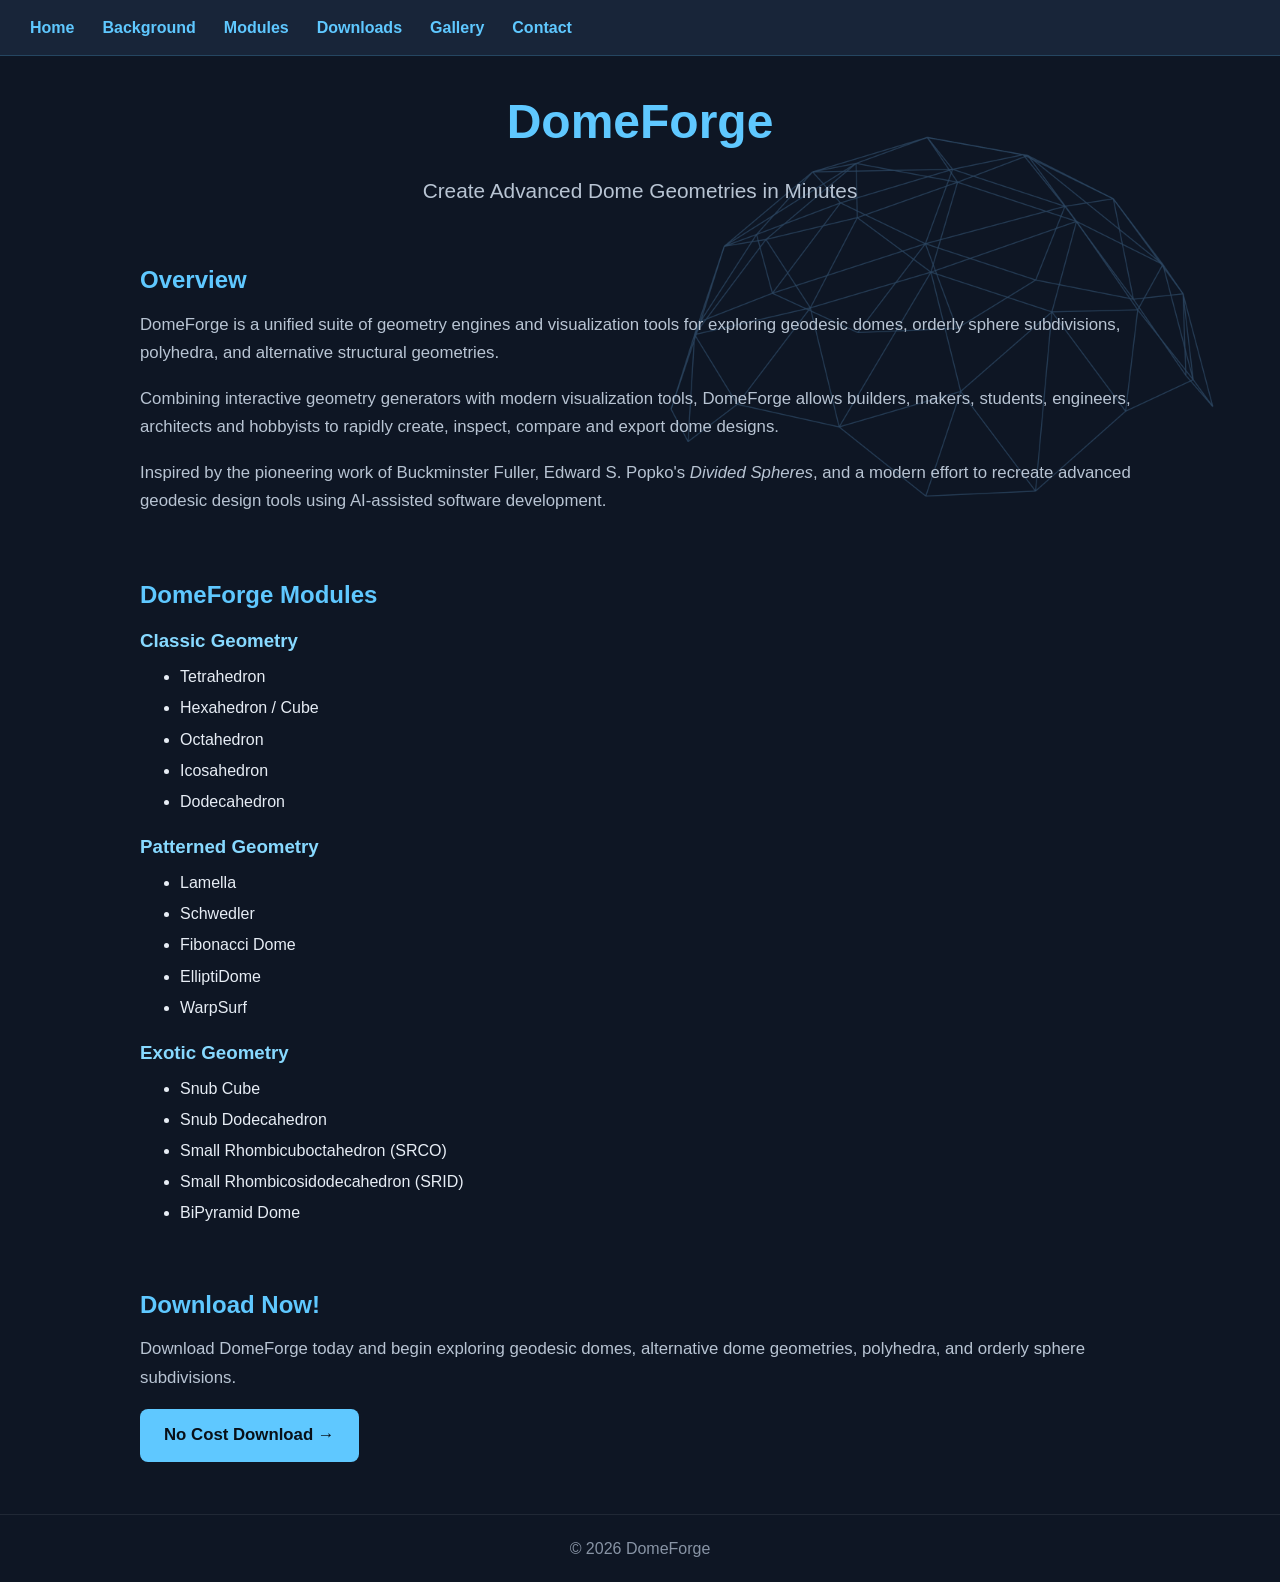
==== commit 5e174619: "Update index.html" ====
--- a/index.html
+++ b/index.html
@@ -19,7 +19,8 @@
     <a href="background.html">Background</a>
     <a href="modules.html">Modules</a>
     <a href="downloads.html">Downloads</a>
-    <a href="documentation.html">Documentation</a>
+    <a href="gallery.html">Gallery</a>
+    <a href="contact.html">Contact</a>
 </nav>
 
 <header>
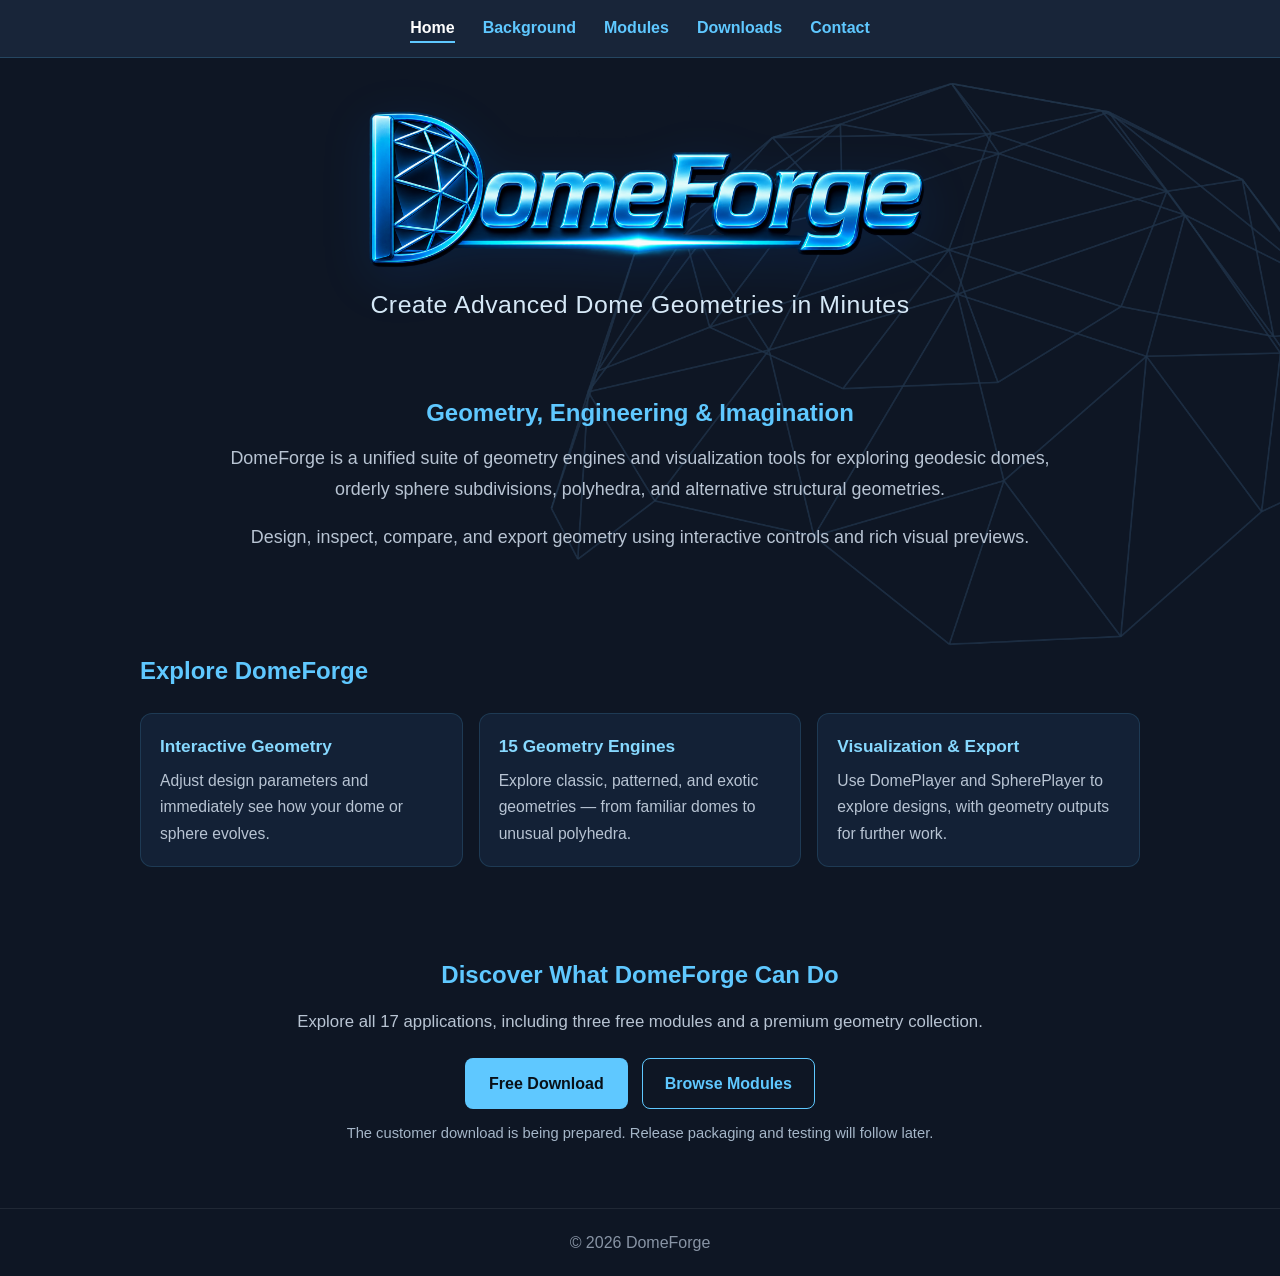
==== commit 6cc93fc0: "Add files via upload DomeForge website V2 - approved five-page redesign" ====
--- a/index.html
+++ b/index.html
@@ -1,113 +1,45 @@
 <!DOCTYPE html>
 <html lang="en">
-
 <head>
-
 <meta charset="UTF-8">
 <meta name="viewport" content="width=device-width, initial-scale=1">
-
-<title>DomeForge</title>
-
+<meta name="description" content="DomeForge: interactive geometry generators and visualization tools for geodesic domes, polyhedra, and sphere subdivisions.">
+<title>DomeForge — Explore Geometry</title>
 <link rel="stylesheet" href="domeforge.css">
-
 </head>
-
-<body>
-
-<nav>
-    <a href="index.html">Home</a>
-    <a href="background.html">Background</a>
-    <a href="modules.html">Modules</a>
-    <a href="downloads.html">Downloads</a>
-    <a href="gallery.html">Gallery</a>
-    <a href="contact.html">Contact</a>
+<body class="home-page">
+<nav class="site-nav" aria-label="Main navigation">
+<a href="index.html" aria-current="page">Home</a>
+<a href="background.html">Background</a>
+<a href="modules.html">Modules</a>
+<a href="downloads.html">Downloads</a>
+<a href="contact.html">Contact</a>
 </nav>
-
-<header>
-
-    <h1>DomeForge</h1>
-
-    <div class="tagline">
-        Create Advanced Dome Geometries in Minutes
-    </div>
-
+<header class="home-hero">
+<h1 style="margin:0"><img class="brand-wordmark" src="domeforge_wordmark.png" alt="DomeForge"></h1>
+<div class="tagline">Create Advanced Dome Geometries in Minutes</div>
 </header>
-
-<div class="section">
-
-    <h2>Overview</h2>
-
-    <p>
-        DomeForge is a unified suite of geometry engines and visualization tools for exploring geodesic domes, orderly sphere subdivisions, polyhedra, and alternative structural geometries.
-    </p>
-
-    <p>
-        Combining interactive geometry generators with modern visualization tools, DomeForge allows builders, makers, students, engineers, architects and hobbyists to rapidly create, inspect, compare and export dome designs.
-    </p>
-
-    <p>
-        Inspired by the pioneering work of Buckminster Fuller, Edward S. Popko's
-        <em>Divided Spheres</em>, and a modern effort to recreate advanced geodesic design tools using AI-assisted software development.
-    </p>
-
+<main>
+<section class="section home-intro" aria-labelledby="intro-heading">
+<h2 id="intro-heading">Geometry, Engineering &amp; Imagination</h2>
+<p>DomeForge is a unified suite of geometry engines and visualization tools for exploring geodesic domes, orderly sphere subdivisions, polyhedra, and alternative structural geometries.</p>
+<p>Design, inspect, compare, and export geometry using interactive controls and rich visual previews.</p>
+</section>
+<section class="section home-section" aria-labelledby="explore-heading">
+<h2 id="explore-heading">Explore DomeForge</h2>
+<div class="home-features">
+<div class="home-feature"><h3>Interactive Geometry</h3><p>Adjust design parameters and immediately see how your dome or sphere evolves.</p></div>
+<div class="home-feature"><h3>15 Geometry Engines</h3><p>Explore classic, patterned, and exotic geometries — from familiar domes to unusual polyhedra.</p></div>
+<div class="home-feature"><h3>Visualization &amp; Export</h3><p>Use DomePlayer and SpherePlayer to explore designs, with geometry outputs for further work.</p></div>
 </div>
-
-<div class="section">
-
-    <h2>DomeForge Modules</h2>
-
-    <h3>Classic Geometry</h3>
-
-    <ul>
-        <li>Tetrahedron</li>
-        <li>Hexahedron / Cube</li>
-        <li>Octahedron</li>
-        <li>Icosahedron</li>
-        <li>Dodecahedron</li>
-    </ul>
-
-    <h3>Patterned Geometry</h3>
-
-    <ul>
-        <li>Lamella</li>
-        <li>Schwedler</li>
-        <li>Fibonacci Dome</li>
-        <li>ElliptiDome</li>
-        <li>WarpSurf</li>
-    </ul>
-
-    <h3>Exotic Geometry</h3>
-
-    <ul>
-        <li>Snub Cube</li>
-        <li>Snub Dodecahedron</li>
-        <li>Small Rhombicuboctahedron (SRCO)</li>
-        <li>Small Rhombicosidodecahedron (SRID)</li>
-        <li>BiPyramid Dome</li>
-    </ul>
-
-</div>
-
-<div class="section">
-
-    <h2>Download Now!</h2>
-
-    <p>
-        Download DomeForge today and begin exploring geodesic domes, alternative dome geometries, polyhedra, and orderly sphere subdivisions.
-    </p>
-
-    <p>
-        <a class="download-button" href="downloads.html">
-            No Cost Download →
-        </a>
-    </p>
-
-</div>
-
-<footer>
-    © 2026 DomeForge
-</footer>
-
+</section>
+<section class="section home-section" aria-labelledby="begin-heading" style="text-align:center">
+<h2 id="begin-heading">Discover What DomeForge Can Do</h2>
+<p>Explore all 17 applications, including three free modules and a premium geometry collection.</p>
+<div class="home-actions"><a class="download-button" href="downloads.html">Free Download</a><a class="secondary-button" href="modules.html">Browse Modules</a></div>
+<p class="home-note">The customer download is being prepared. Release packaging and testing will follow later.</p>
+</section>
+</main>
+<footer>© 2026 DomeForge</footer>
 </body>
-
 </html>
--- a/domeforge.css
+++ b/domeforge.css
@@ -421,3 +421,57 @@
         opacity: 0.20;
     }
 }
+/* Home page preview refinements — existing page styles retained */
+body.home-page::before { display: none; }
+body.home-page::after { opacity: 0.18; right: -140px; top: 40px; }
+.site-nav { justify-content: center; flex-wrap: wrap; position: relative; z-index: 2; }
+.site-nav a[aria-current="page"] { color: #fff; border-bottom: 2px solid var(--df-accent); }
+.home-hero { padding: 38px 22px 25px; }
+.home-hero .brand-wordmark { display: block; width: min(592px, 94%); height: auto; margin: 0 auto 2px; filter: drop-shadow(0 12px 24px rgba(0,100,220,.12)); }
+.home-hero .tagline { color: #d7e9f7; font-size: clamp(1.1rem,2.2vw,1.55rem); letter-spacing: .02em; margin-top: -12px; }
+.home-intro { text-align: center; max-width: 820px; margin: 10px auto 26px; }
+.home-intro p { font-size: 1.12rem; }
+.home-section { padding-top: 22px; padding-bottom: 22px; }
+.home-section h2 { margin-bottom: 12px; }
+.home-features { display: grid; grid-template-columns: repeat(3, minmax(0, 1fr)); gap: 16px; margin: 22px 0; }
+.home-feature { padding: 18px 19px; border: 1px solid var(--df-border); background: rgba(22,39,63,.7); border-radius: 12px; }
+.home-feature h3 { font-size: 1.08rem; margin-top: 0; }
+.home-feature p { margin-bottom: 0; font-size: .98rem; }
+.home-actions { display: flex; gap: 14px; flex-wrap: wrap; justify-content: center; margin-top: 22px; }
+.home-actions .secondary-button { display: inline-block; padding: 11px 22px; border: 1px solid var(--df-accent); border-radius: 8px; font-weight: 650; }
+.home-note { font-size: .92rem; text-align: center; color: #a5b6c8; margin-top: 12px; }
+@media(max-width: 720px) { .home-features { grid-template-columns: 1fr; } .home-hero { padding-top: 24px; } .home-hero .tagline { margin-top: 0; } .site-nav { gap: 10px 16px; padding: 12px; } }
+
+/* Contact page */
+.contact-layout {display:grid;grid-template-columns:minmax(0,1.7fr) minmax(240px,1fr);gap:26px;align-items:start;}
+.contact-panel {padding:26px;border:1px solid var(--df-border);border-radius:14px;background:rgba(20,37,59,.84);}
+.contact-panel h2 {margin-bottom:8px;}
+.contact-field {display:flex;flex-direction:column;gap:6px;margin-top:16px;}
+.contact-field label {font-weight:600;color:#dfeefa;}
+.contact-field input,.contact-field select,.contact-field textarea {box-sizing:border-box;width:100%;padding:11px 12px;border:1px solid rgba(120,179,217,.45);border-radius:7px;background:#101d30;color:#fff;font:inherit;line-height:1.4;}
+.contact-field input:focus,.contact-field select:focus,.contact-field textarea:focus {outline:2px solid var(--df-accent);outline-offset:1px;}
+.contact-field textarea {min-height:155px;resize:vertical;}
+.contact-submit {border:0;cursor:pointer;font:inherit;margin-top:22px;}
+.contact-muted {color:var(--df-text-soft);font-size:.93rem;}
+.contact-email {overflow-wrap:anywhere;color:var(--df-accent);font-weight:650;}
+.contact-status {margin-top:12px;min-height:1.5em;color:#bde9ff;}
+@media(max-width:760px){.contact-layout{grid-template-columns:1fr}.contact-panel{padding:18px}}
+
+/* Downloads page — pre-release preview */
+.downloads-hero{max-width:900px;margin:0 auto;padding:38px 22px 14px;text-align:center}
+.downloads-hero p:last-child{max-width:760px;margin:12px auto 0}
+.downloads-main{max-width:1050px}
+.downloads-highlight{display:grid;grid-template-columns:minmax(0,1.5fr) minmax(230px,.8fr);gap:30px;align-items:center;border:1px solid rgba(95,200,255,.4);border-radius:15px;padding:28px;background:linear-gradient(115deg,rgba(28,61,95,.9),rgba(17,32,53,.93));margin:18px 0 26px}
+.downloads-highlight h2{margin:4px 0 8px}.downloads-highlight p{margin:8px 0}
+.downloads-eyebrow{font-size:.77rem;letter-spacing:.13em;font-weight:750;color:#7dd4ff;margin:0 0 8px}
+.downloads-muted{color:#b4c4d5;font-size:.9rem}
+.downloads-action{text-align:center}.downloads-action .downloads-muted{margin:10px auto;max-width:260px}
+.downloads-disabled{display:inline-block;opacity:.72;cursor:not-allowed;text-align:center;box-sizing:border-box;max-width:100%;background:#34516c;color:#e4eff7;border:1px solid #7395b0}
+.downloads-columns{display:grid;grid-template-columns:1fr 1fr;gap:20px;margin-bottom:26px}
+.downloads-card,.downloads-detail{border:1px solid var(--df-border);border-radius:14px;background:rgba(20,37,59,.84);padding:26px;margin-bottom:20px}
+.downloads-card h2,.downloads-detail h2{margin-top:0}
+.downloads-module-list{list-style:none;padding:0;margin:16px 0}.downloads-module-list li{padding:12px 0;border-bottom:1px solid rgba(255,255,255,.1)}.downloads-module-list strong,.downloads-module-list span{display:block}.downloads-module-list span{color:var(--df-text-soft);font-size:.95rem}
+.downloads-price{font-size:2.2rem;font-weight:750;color:#bdeaff;margin:10px 0}.downloads-price span{font-size:.95rem;font-weight:500;color:#b8c4d3}
+.downloads-premium ul{padding-left:22px}.downloads-module-grid{display:grid;grid-template-columns:repeat(3,minmax(0,1fr));gap:18px;padding-top:14px}.downloads-module-grid h3{margin:4px 0}
+.downloads-steps{padding-left:24px}.downloads-steps li{margin:8px 0}
+@media(max-width:760px){.downloads-highlight,.downloads-columns,.downloads-module-grid{grid-template-columns:1fr}.downloads-highlight,.downloads-card,.downloads-detail{padding:19px}.downloads-hero{padding-top:25px}}
